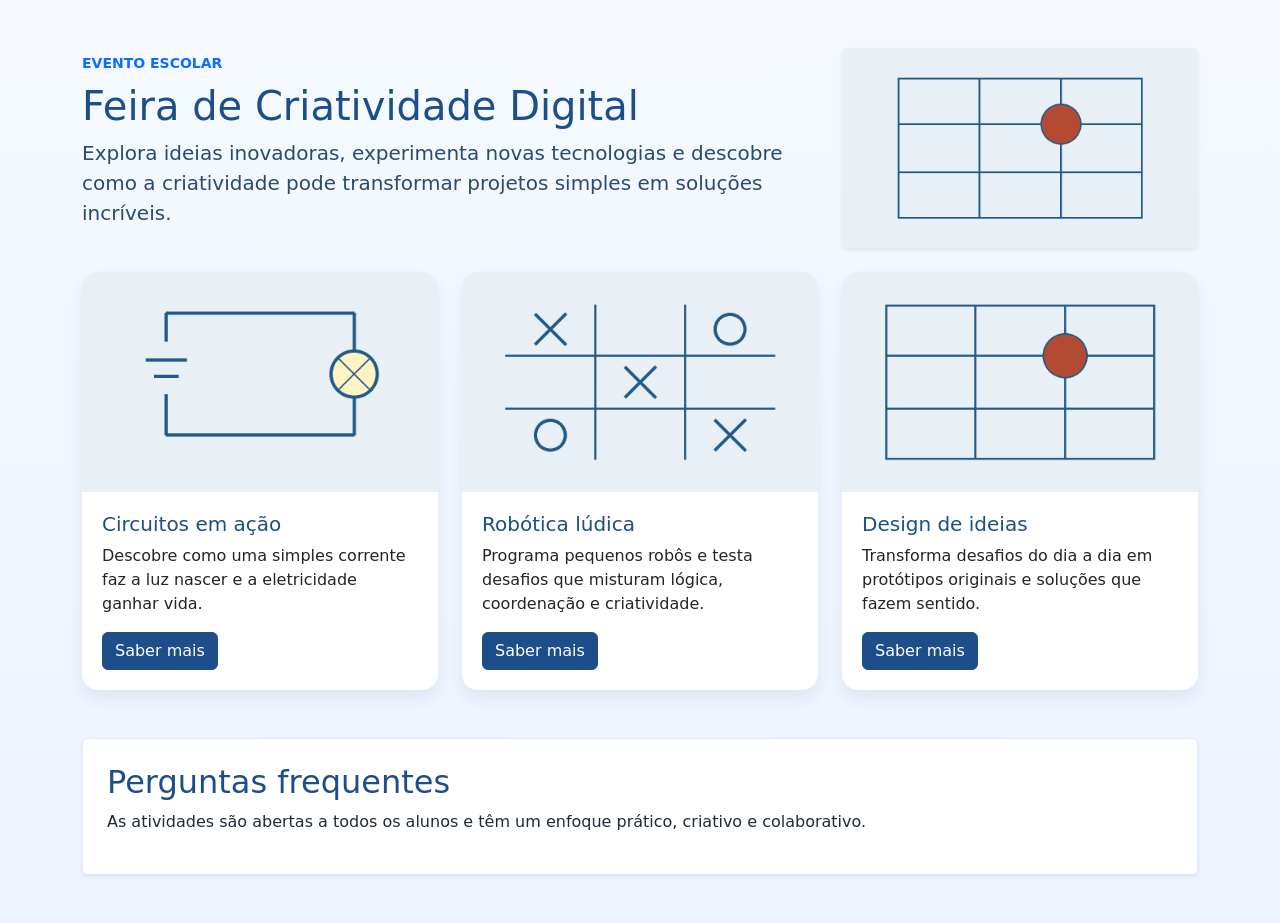
==== evento-escola/index.html @ 2569ad87 "A7.1" ====
<!doctype html>
<html lang="pt-PT">
<head>
  <meta charset="utf-8">
  <meta name="viewport" content="width=device-width, initial-scale=1.0">
  <title>Feira de Criatividade Digital</title>
  <link rel="stylesheet" href="https://cdn.jsdelivr.net/npm/bootstrap@5.3.8/dist/css/bootstrap.min.css" integrity="sha384-sRIl4kxILFvY47J16cr9ZwB07vP4J8+LH7qKQnuqkuIAvNWLzeN8tE5YBujZqJLB" crossorigin="anonymous">
  <link rel="stylesheet" href="estilos.css">
</head>
<body>
  <main class="container py-5">
    <header class="row g-4 align-items-center mb-4">
      <div class="col-12 col-md-8">
        <p class="text-uppercase fw-bold small mb-2 text-primary">Evento escolar</p>
        <h1>Feira de Criatividade Digital</h1>
        <p class="lead">Explora ideias inovadoras, experimenta novas tecnologias e descobre como a criatividade pode transformar projetos simples em soluções incríveis.</p>
      </div>
      <div class="col-12 col-md-4">
        <img src="enquadramento.png" class="img-fluid rounded shadow-sm" alt="Ilustração de uma turma a explorar projetos e experiências tecnológicas.">
      </div>
    </header>

    <div class="row g-4">
      <div class="col-12 col-md-4">
        <article class="card h-100">
          <img src="circuito.png" class="card-img-top img-fluid" alt="Esquema de uma pilha ligada a uma lâmpada.">
          <div class="card-body">
            <h3 class="card-title h5">Circuitos em ação</h3>
            <p class="card-text">Descobre como uma simples corrente faz a luz nascer e a eletricidade ganhar vida.</p>
            <a href="#perguntas" class="btn btn-primary">Saber mais</a>
          </div>
        </article>
      </div>

      <div class="col-12 col-md-4">
        <article class="card h-100">
          <img src="jogo.png" class="card-img-top img-fluid" alt="Ilustração de um desafio em equipa com elementos de tecnologia e jogos.">
          <div class="card-body">
            <h3 class="card-title h5">Robótica lúdica</h3>
            <p class="card-text">Programa pequenos robôs e testa desafios que misturam lógica, coordenação e criatividade.</p>
            <a href="#perguntas" class="btn btn-primary">Saber mais</a>
          </div>
        </article>
      </div>

      <div class="col-12 col-md-4">
        <article class="card h-100">
          <img src="enquadramento.png" class="card-img-top img-fluid" alt="Mesa de trabalho com materiais digitais e criativos para criar uma solução.">
          <div class="card-body">
            <h3 class="card-title h5">Design de ideias</h3>
            <p class="card-text">Transforma desafios do dia a dia em protótipos originais e soluções que fazem sentido.</p>
            <a href="#perguntas" class="btn btn-primary">Saber mais</a>
          </div>
        </article>
      </div>
    </div>

    <section id="perguntas" class="mt-5 p-4 rounded shadow-sm bg-white">
      <h2>Perguntas frequentes</h2>
      <p>As atividades são abertas a todos os alunos e têm um enfoque prático, criativo e colaborativo.</p>
    </section>
  </main>
</body>
</html>
---- evento-escola/estilos.css ----
﻿body {
  background: linear-gradient(180deg, #f5f9ff 0%, #edf3ff 100%);
  color: #1d2b3a;
}

h1,
h2,
.card-title {
  color: #1d4e89;
}

.lead {
  color: #294b6d;
}

.card {
  border: 0;
  box-shadow: 0 0.5rem 1rem rgba(17, 54, 92, 0.08);
  border-radius: 1rem;
  overflow: hidden;
}

.card-img-top {
  height: 220px;
  object-fit: cover;
}

.card-body {
  padding: 1.25rem;
}

.btn-primary {
  background-color: #1d4e89;
  border-color: #1d4e89;
}

.btn-primary:hover {
  background-color: #163d68;
  border-color: #163d68;
}

#perguntas {
  border: 1px solid #dfeaf7;
}
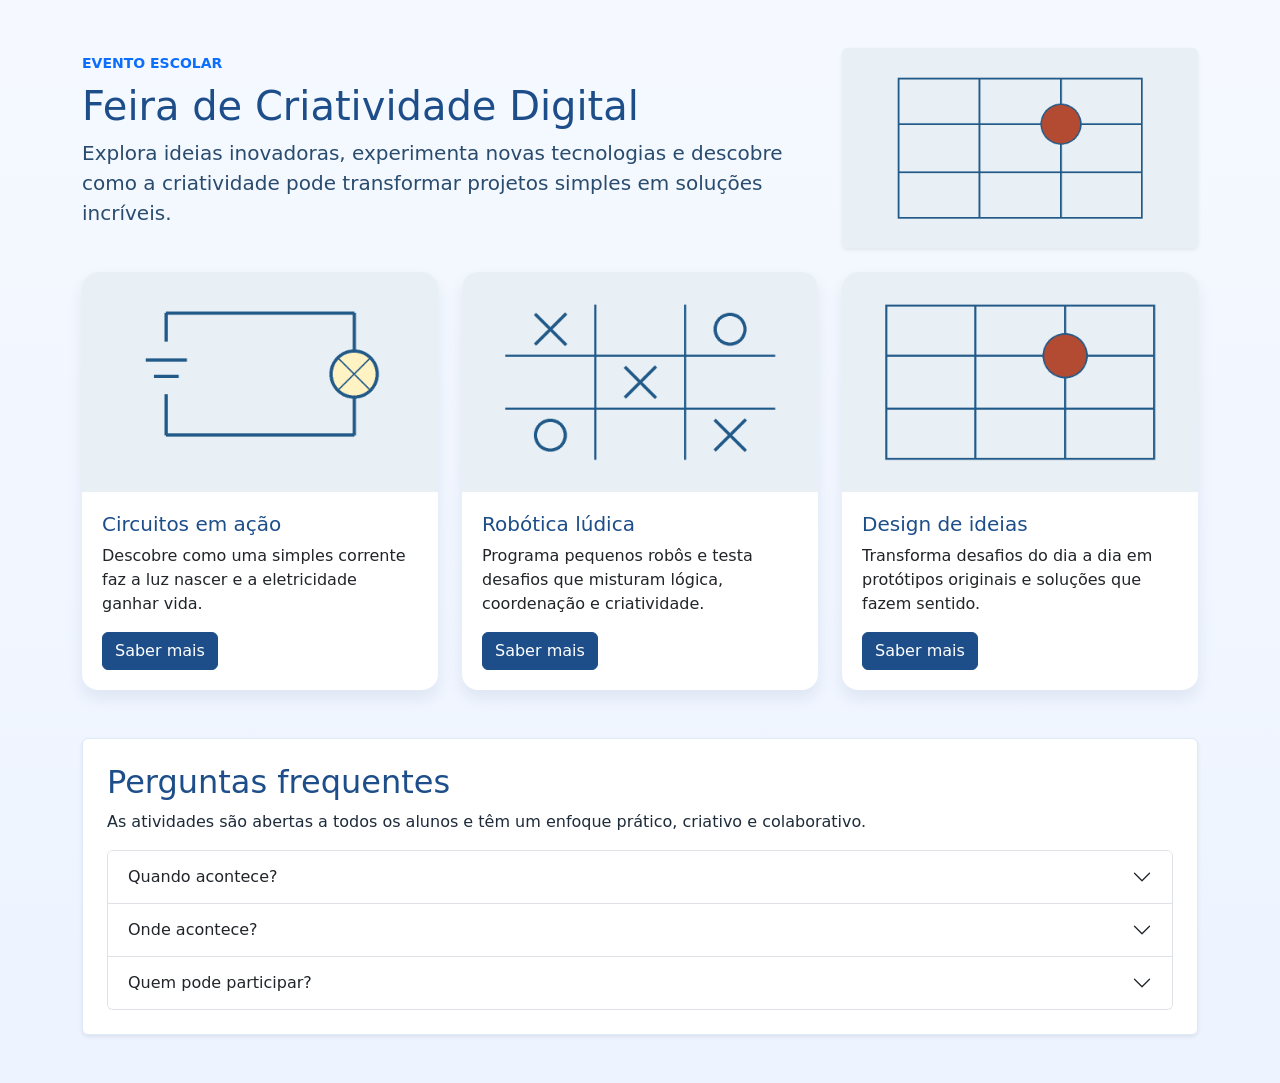
==== commit 3764d9e7: "A7.2" ====
--- a/evento-escola/index.html
+++ b/evento-escola/index.html
@@ -58,7 +58,55 @@
     <section id="perguntas" class="mt-5 p-4 rounded shadow-sm bg-white">
       <h2>Perguntas frequentes</h2>
       <p>As atividades são abertas a todos os alunos e têm um enfoque prático, criativo e colaborativo.</p>
+
+      <div class="accordion" id="faqEvento">
+        <div class="accordion-item">
+          <h3 class="accordion-header">
+            <button class="accordion-button collapsed" type="button"
+                    data-bs-toggle="collapse" data-bs-target="#quando"
+                    aria-expanded="false" aria-controls="quando">
+              Quando acontece?
+            </button>
+          </h3>
+          <div id="quando" class="accordion-collapse collapse"
+               data-bs-parent="#faqEvento">
+            <div class="accordion-body">O evento realiza-se no dia 20 de maio, às 14:30 horas.</div>
+          </div>
+        </div>
+
+        <div class="accordion-item">
+          <h3 class="accordion-header">
+            <button class="accordion-button collapsed" type="button"
+                    data-bs-toggle="collapse" data-bs-target="#onde"
+                    aria-expanded="false" aria-controls="onde">
+              Onde acontece?
+            </button>
+          </h3>
+          <div id="onde" class="accordion-collapse collapse"
+               data-bs-parent="#faqEvento">
+            <div class="accordion-body">A feira decorre na escola, no auditório principal e nas salas de tecnologia.</div>
+          </div>
+        </div>
+
+        <div class="accordion-item">
+          <h3 class="accordion-header">
+            <button class="accordion-button collapsed" type="button"
+                    data-bs-toggle="collapse" data-bs-target="#quem"
+                    aria-expanded="false" aria-controls="quem">
+              Quem pode participar?
+            </button>
+          </h3>
+          <div id="quem" class="accordion-collapse collapse"
+               data-bs-parent="#faqEvento">
+            <div class="accordion-body">Podem participar alunos, professores e toda a comunidade escolar interessada em descobrir e criar.</div>
+          </div>
+        </div>
+      </div>
     </section>
   </main>
+  <script
+    src="https://cdn.jsdelivr.net/npm/bootstrap@5.3.8/dist/js/bootstrap.bundle.min.js"
+    integrity="sha384-FKyoEForCGlyvwx9Hj09JcYn3nv7wiPVlz7YYwJrWVcXK/BmnVDxM+D2scQbITxI"
+    crossorigin="anonymous"></script>
 </body>
 </html>
